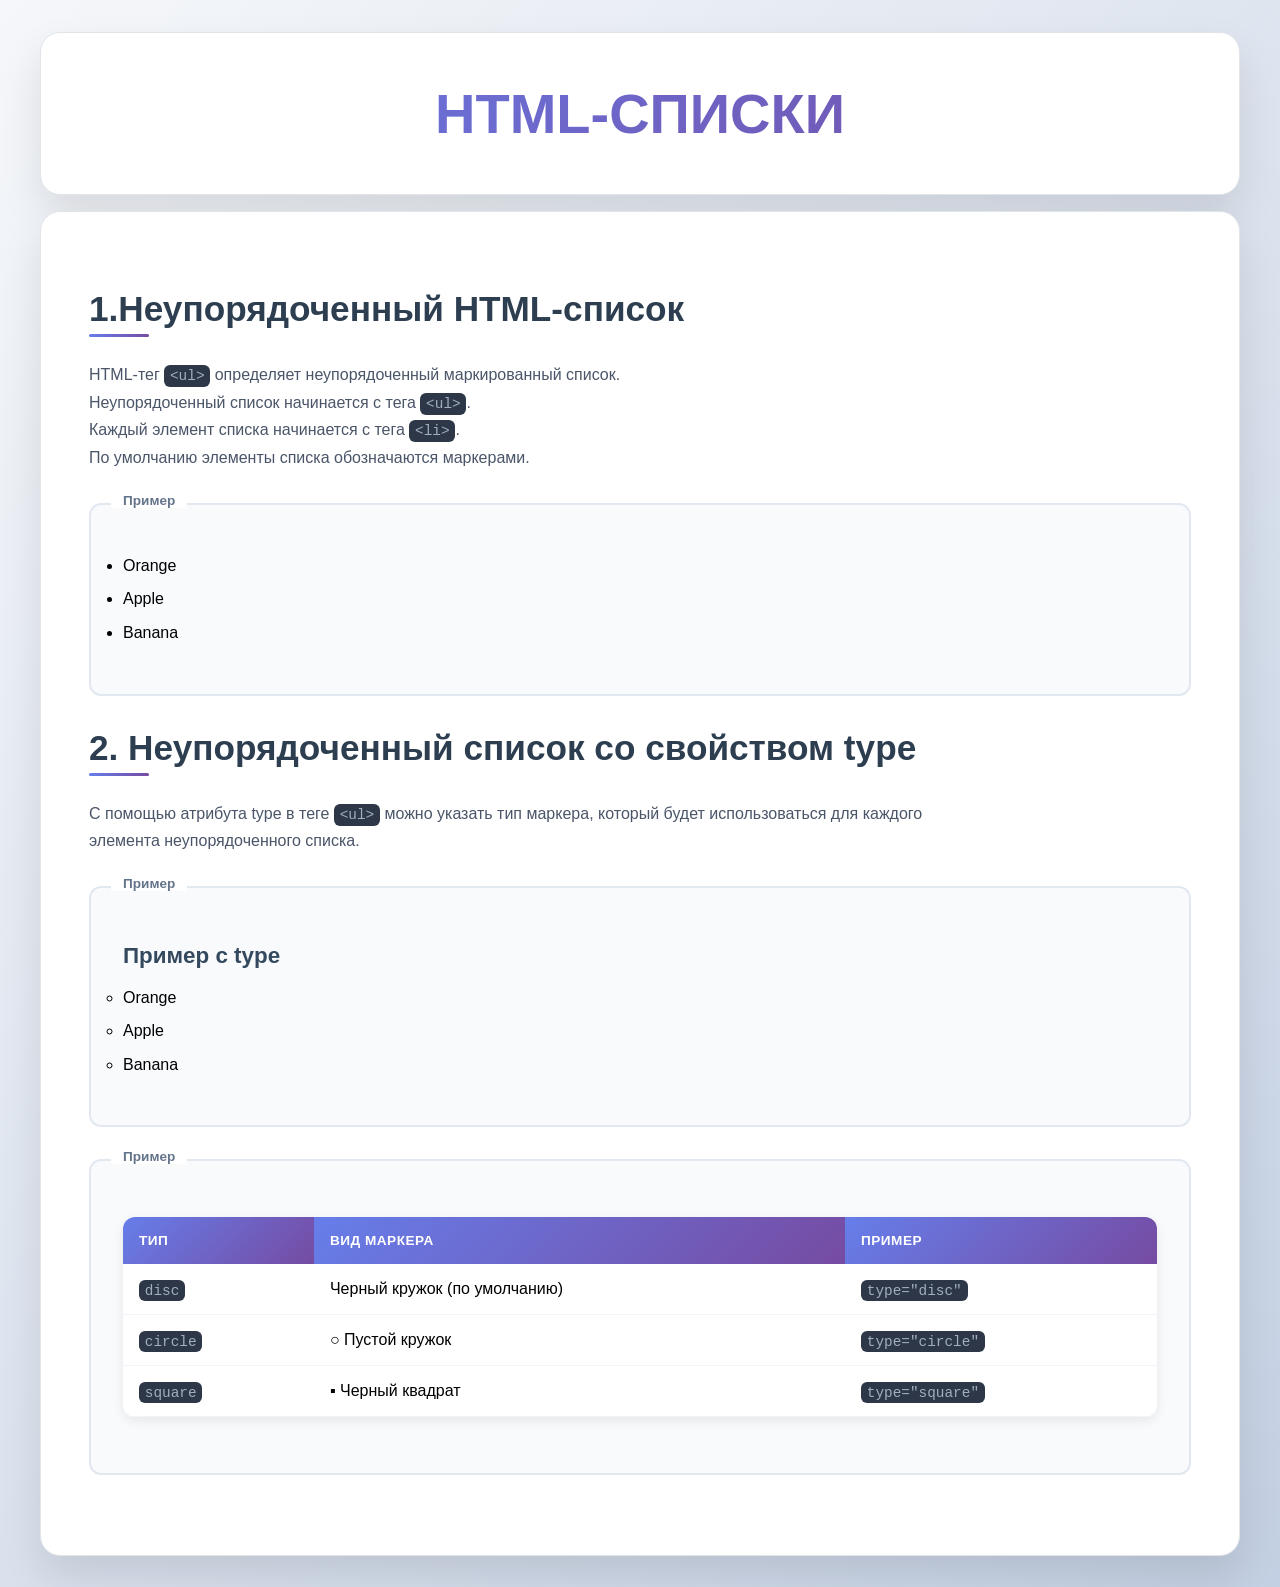
==== index.html @ 48f696df "Update and rename lists-ul-ol.html to index.html" ====
<!-- HTML--Списки используются для упорядочивания информации. Существуют три различных типа HTML-списков  -->

<!-- 
F12          — открыть/закрыть DevTools
Ctrl+Shift+C — выбрать элемент (инспектор)
Ctrl+Shift+R — принудительная перезагрузка (игнорирует кэш)
F5           — обновить с кэшем
Ctrl+L       — очистить адресную строку 
-->



<!DOCTYPE html>
<html lang="en">

<head>
    <meta charset="UTF-8">
    <meta name="viewport" content="width=device-width, initial-scale=1.0">
    <link rel="stylesheet" href="/style.css">
    <title>lists-ul-ol</title>
</head>

<body>
    <div class="container">
        <header class="header_hero">
            <h1>HTML-СПИСКИ</h1>
        </header>


        <main class="main-content"> <!-- ГЛАВНЫЙ КОНТЕЙНЕР ДЛЯ САЙТА -->
            <div class="content-wrapper"> <!-- ← div для стилей (ширина, отступы) -->

                <section>
                    <h2>1.Неупорядоченный HTML-список</h2>
                    <p>
                        HTML-тег <code>&lt;ul&gt;</code> определяет неупорядоченный маркированный список. <br>
                        Неупорядоченный
                        список начинается с тега <code>&lt;ul&gt;</code>. <br> Каждый элемент списка начинается с тега
                        <code>&lt;li&gt;</code>. <br>По умолчанию элементы списка обозначаются маркерами.
                        <!-- Маленькими черными кружочками -->
                        <!-- <code>&lt;ul&gt;</code> Таким оброзом просто экранировал тег <ul> -->
                    </p>
                    <!-- Поместим список в семантический тек <section></secrion> -->

                    <!-- <h3> Неупорядоченный список</h3> -->
                    <div class="demo">
                        <ul>
                            <li>Orange</li>
                            <li>Apple</li>
                            <li>Banana</li>
                        </ul>
                    </div>
                </section>

                <section>
                    <h2>2. Неупорядоченный список со свойством type</h2>
                    <p>
                        С помощью атрибута type в теге <code>&lt;ul&gt;</code> можно указать тип маркера, который будет
                        использоваться для каждого <br>
                        элемента неупорядоченного списка.
                        <!-- Ппмер создания неупорядоченного списка с разными типами маркеров -->
                    </p>

                    <div class="demo">
                        <h3>Пример с type</h3>
                        <ul type="circle"> <!-- circle = пустой кружок  -->
                            <li>Orange</li>
                            <li>Apple</li>
                            <li>Banana</li>
                        </ul>
                    </div>

                    <!-- Таблица для примера как создать разные маркеры -->
                    <div class="demo">
                        <table>
                            <thead>
                                <tr>
                                    <th>Тип</th>
                                    <th>Вид маркера</th>
                                    <th>Пример</th>
                                </tr>
                            </thead>
                            <tbody>
                                <tr>
                                    <td><code>disc</code></td>
                                    <td>Черный кружок (по умолчанию)</td>
                                    <td><code>type="disc"</code></td>
                                </tr>
                                <tr>
                                    <td><code>circle</code></td>
                                    <td>○ Пустой кружок</td>
                                    <td><code>type="circle"</code></td>
                                </tr>
                                <tr>
                                    <td><code>square</code></td>
                                    <td>▪ Черный квадрат</td>
                                    <td><code>type="square"</code></td>
                                </tr>
                            </tbody>
                        </table>
                    </div>
                </section>
            </div>



        </main>
    </div>
    <!--     <dl>
        <dt>Heading One</dt>
        <dd>Lorem ipsum dolor sit amet, consectetur adipiscing elit. Vivamus porta nunc sem, non tincidunt
            quam accumsan eget. Integer non cursus est. Cras eu ex odio. Suspendisse euismod laoreet
            porttitor. Pellentesque ac sem nec dolor ullamcorper gravida.</dd>
        <dt>Heading Two</dt>
        <dd>Lorem ipsum dolor sit amet, consectetur adipiscing elit. Vivamus porta nunc sem, non tincidunt
            quam accumsan eget. Integer non cursus est. Cras eu ex odio. Suspendisse euismod laoreet
            porttitor. Pellentesque ac sem nec dolor ullamcorper gravida.</dd>
        <dt>Heading Three</dt>
        <dd>Lorem ipsum dolor sit amet, consectetur adipiscing elit. Vivamus porta nunc sem, non tincidunt
            quam accumsan eget. Integer non cursus est. Cras eu ex odio. Suspendisse euismod laoreet
            porttitor. Pellentesque ac sem nec dolor ullamcorper gravida.
        <dd>
    </dl> -->
</body>

</html>
---- style.css ----
/* Основа страницы (фундамент дома) */
body {
    /* ❌ Убираем белые поля по краям браузера */
    margin: 0;
    /* ⬆️⬇️ Отступы сверху и снизу = 32px */
    padding: 2rem 0;
    /* 🌈 Красивый фон от серого к синему */
    background: linear-gradient(135deg, #f5f7fa 0%, #c3cfe2 100%);
    /* 🌈 Красивый фон от серого к синему */
    font-family: -apple-system, BlinkMacSystemFont, 'Segoe UI', Roboto, sans-serif;
}


/* Заголовок H1 в шапке (радужный текст!) */
.header_hero h1 {
    /* ❌ Убираем отступы сверху/снизу */
    margin: 0;
    /* 📏 Огромный шрифт = 56px */
    font-size: 3.5rem;
    /* 🌈 Градиент синий→фиолетовый */
    background: linear-gradient(135deg, #667eea 0%, #764ba2 100%);
    /* 🎨 Фон только для текста (Webkit) */
    -webkit-background-clip: text;
    /* 🕳️ Прозрачный текст = виден градиент */
    -webkit-text-fill-color: transparent;
    /* 🎨 То же для других браузеров */
    background-clip: text;
}


/* Главная рамка страницы */
.container {
    /* 📏 Максимум 1200px шириной */
    max-width: 1200px;
    /* 📐 Центр экрана (слева+справа равно) */
    margin: 0 auto;
    /* ⬅️➡️ Отступы слева+справа = 32px */
    padding: 0 2rem;
    /* 📏 Минимум на весь экран */
    min-height: 100vh;
}


/* Белая карточка шапки */
.header_hero {
    /* 📐 Текст по центру */
    text-align: center;
    /* ⚪ Белый фон */
    background: white;
    /* 🧱 Отступы внутри = 48px */
    padding: 3rem;
    /* 📐 Отступ снизу */
    margin-bottom: 1rem;
    /* 🔄 Скруглённые углы */
    border-radius: 20px;
    /* 🌑 Мягкая тень */
    box-shadow: 0 20px 40px rgba(0, 0, 0, 0.1);
    /* 📏 Тонкая серая рамка */
    border: 1px solid #e1e5e9;
}

/* .main-content {
    max-width: 1200px;
    margin: 0 auto;
    padding: 2rem;
    background: linear-gradient(135deg, #f5f7fa 0%, #c3cfe2 100%);
    min-height: 100vh;
} */


/*  Белая карточка контента */
.content-wrapper {
    /* ⚪ Белый фон */
    background: white;
    /* 🧱 Отступы 48px */
    padding: 3rem;
    /* 🔄 Скругления */
    border-radius: 20px;
    /* 🌑 Тень */
    box-shadow: 0 20px 40px rgba(0, 0, 0, 0.1);
    /* 📏 Рамка */
    border: 1px solid #e1e5e9;
}



/* Большие заголовки*/
h2 {
    /* 🖤 Тёмно-синий */
    color: #2c3e50;
    /* 📏 35px */
    font-size: 2.2rem;
    /* 📐 Отступ снизу */
    margin-bottom: 1.5rem;
    /* 🎯 База для ::after */
    position: relative;
    /* 🧱 Место для полоски */
    padding-bottom: 0.5rem;
}


/* Волшебная полоска ПОД заголовком */
h2::after {
    /* 🎭 Создаёт НЕВИДИМЫЙ блок ПОСЛЕ h2 */
    /* 📝 Пустой (только стили) */
    content: '';
    /* 📍 Фиксированная позиция */
    position: absolute;
    /* 📐 Внизу h2 */
    bottom: 0;
    /* 📐 Слева */
    left: 0;
    /* 📏 Ширина полоски */
    width: 60px;
    /* 📏 Высота */
    height: 3px;
    /* 🌈 Градиент */
    background: linear-gradient(90deg, #667eea 0%, #764ba2 100%);
    /* 🔄 Скругление концов */
    border-radius: 2px;

    /*  Результат: Цветная полоска под каждым H2! ✨ */
}

h3 {
    color: #34495e;
    font-size: 1.4rem;
    margin-bottom: 1rem;
}

/* Код */
code {
    background: #2d3748;
    /* 🖤 Тёмный фон */
    color: #a0aec0;
    /* ⚪ Светлый текст */
    padding: 0.2em 0.4em;
    /* 🧱 Мини-отступы */
    border-radius: 6px;
    /* 🔄 Скругления */
    font-family: 'Fira Code', monospace;
    /* ⌨️ Шрифт кодера */
    font-size: 0.9em;
    /* 📏 Чуть меньше */
}


/* Демонстрации */
.demo {
    background: #f8fafc;
    /* 🌫 Светло-серый */
    border: 2px solid #e2e8f0;
    /* 📏 Рамка */
    border-radius: 12px;
    /* 🔄 Скругления */
    padding: 2rem;
    /* 🧱 Отступы */
    margin: 2rem 0;
    /* 📐 Снаружи */
    position: relative;
    /* 🎯 Для лейбла */
}


.demo::before {
    /* 🎭 НЕВИДИМЫЙ блок ПЕРЕД .demo */
    content: 'Пример';
    /* 📝 Текст */
    position: absolute;
    /* 📍 Фиксировано */
    top: -12px;
    /* 📐 Над рамкой */
    left: 20px;
    /* 📐 Смещение */
    background: white;
    /* ⚪ Фон */
    padding: 0 12px;
    /* 🧱 Отступы */
    font-size: 0.85rem;
    /* 📏 Маленький */
    color: #64748b;
    /* 🖤 Серый */
    font-weight: 600;
    /* ➕ Полужирный */

    /* Результат: Желтая наклейка "Пример" на каждом блоке! 🏷️ */
}


/* Списки */
ul {
    padding-left: 0;
}

li {
    margin-bottom: 0.5rem;
    line-height: 1.6;
}

/* Таблицы */
table {
    width: 100%;
    border-collapse: collapse;
    margin: 1.5rem 0;
    background: white;
    border-radius: 12px;
    overflow: hidden;
    box-shadow: 0 4px 12px rgba(0, 0, 0, 0.08);
}

th {
    background: linear-gradient(135deg, #667eea 0%, #764ba2 100%);
    color: white;
    padding: 1rem;
    text-align: left;
    font-weight: 600;
    text-transform: uppercase;
    font-size: 0.85rem;
    letter-spacing: 0.5px;
}

td {
    padding: 1rem;
    border-bottom: 1px solid #f1f5f9;
}

tr:hover {
    background: #f8fafc;
}

/* Параграфы */
p {
    line-height: 1.7;
    color: #4a5568;
    margin-bottom: 1.5rem;
}

/* Адаптивность */
@media (max-width: 768px) {
    .content-wrapper {
        padding: 1.5rem;
        margin: 1rem;
    }

    h2 {
        font-size: 1.8rem;
    }
}
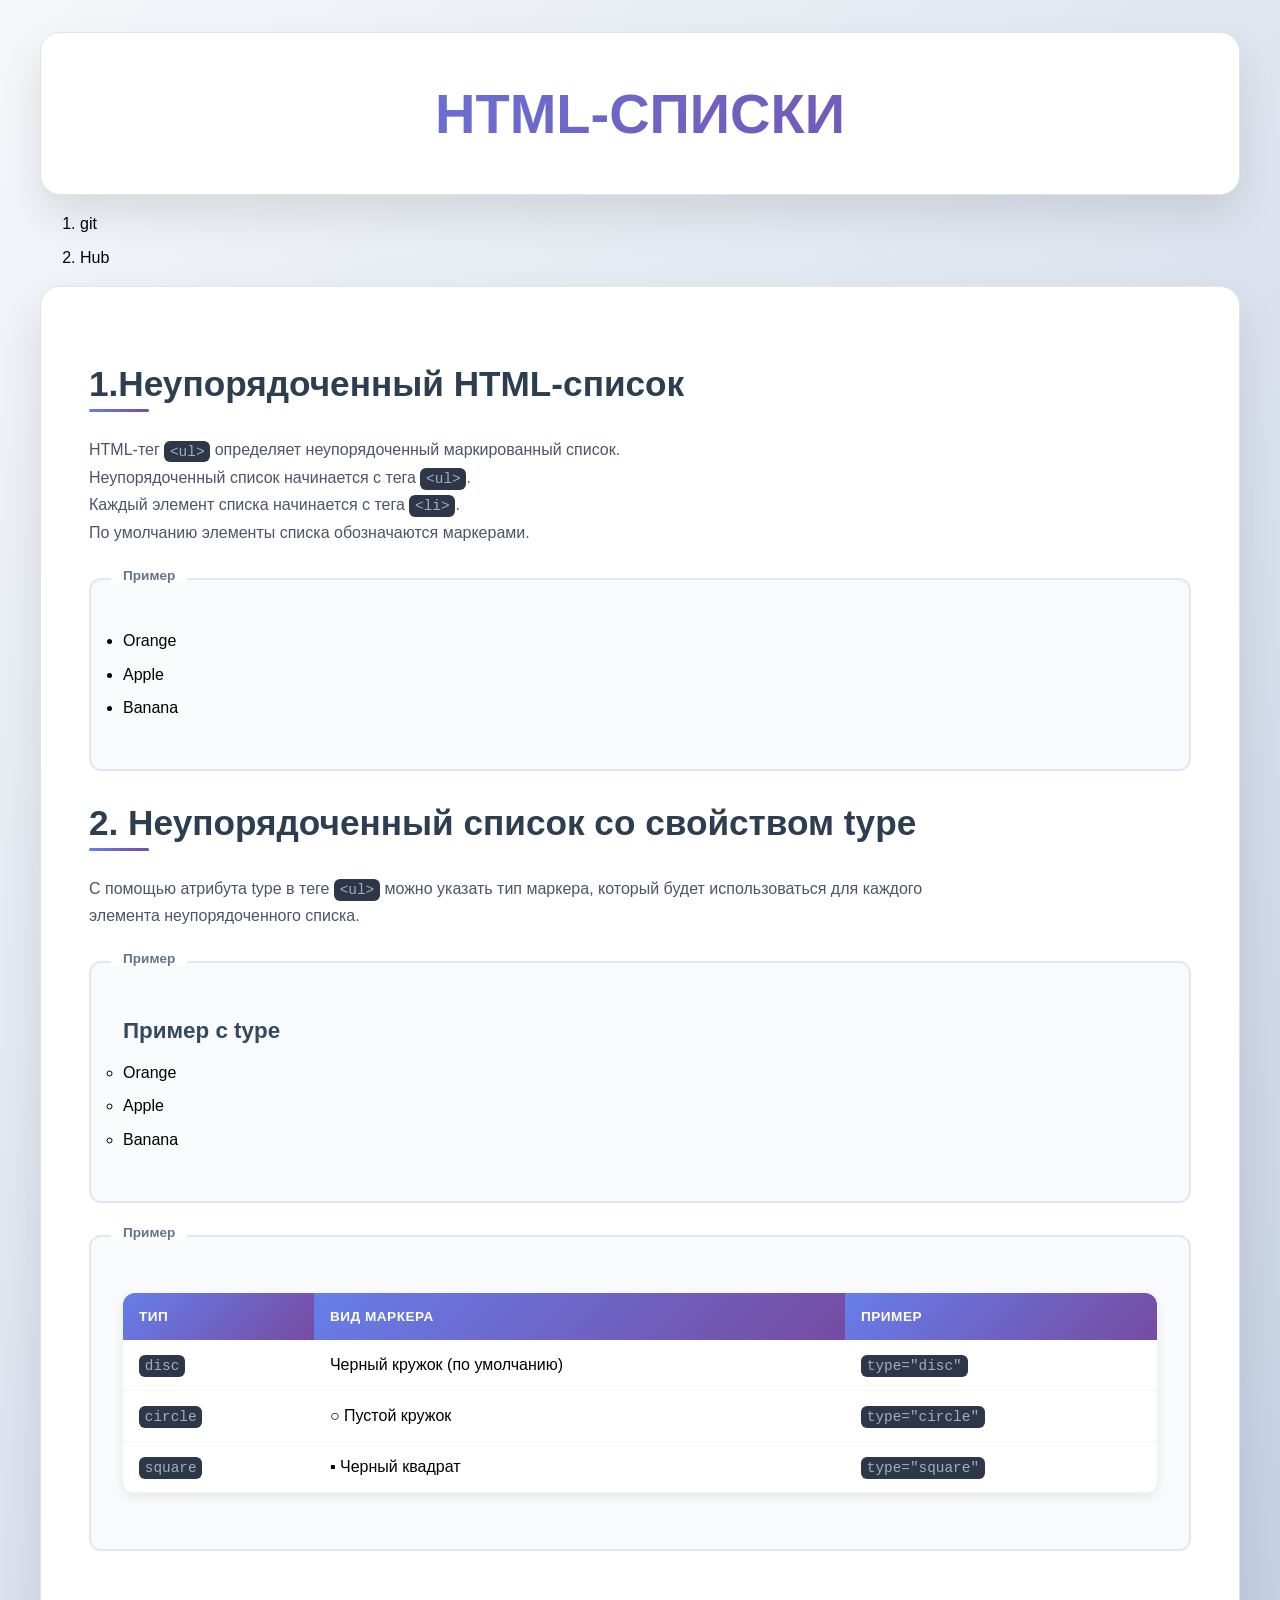
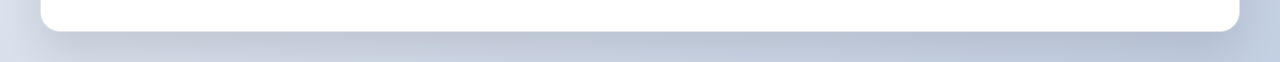
==== commit 91a1c803: "Обновлены HTML списки в index.html" ====
--- a/index.html
+++ b/index.html
@@ -16,7 +16,7 @@
 <head>
     <meta charset="UTF-8">
     <meta name="viewport" content="width=device-width, initial-scale=1.0">
-    <link rel="stylesheet" href="/style.css">
+    <link rel="stylesheet" href="style.css">
     <title>lists-ul-ol</title>
 </head>
 
@@ -25,8 +25,11 @@
         <header class="header_hero">
             <h1>HTML-СПИСКИ</h1>
         </header>
-
-
+        <!-- Добавим список  -->
+        <ol>
+            <li>git</li>
+            <li>Hub</li>
+        </ol>
         <main class="main-content"> <!-- ГЛАВНЫЙ КОНТЕЙНЕР ДЛЯ САЙТА -->
             <div class="content-wrapper"> <!-- ← div для стилей (ширина, отступы) -->
 
@@ -123,4 +126,4 @@
     </dl> -->
 </body>
 
-</html>
+</html>
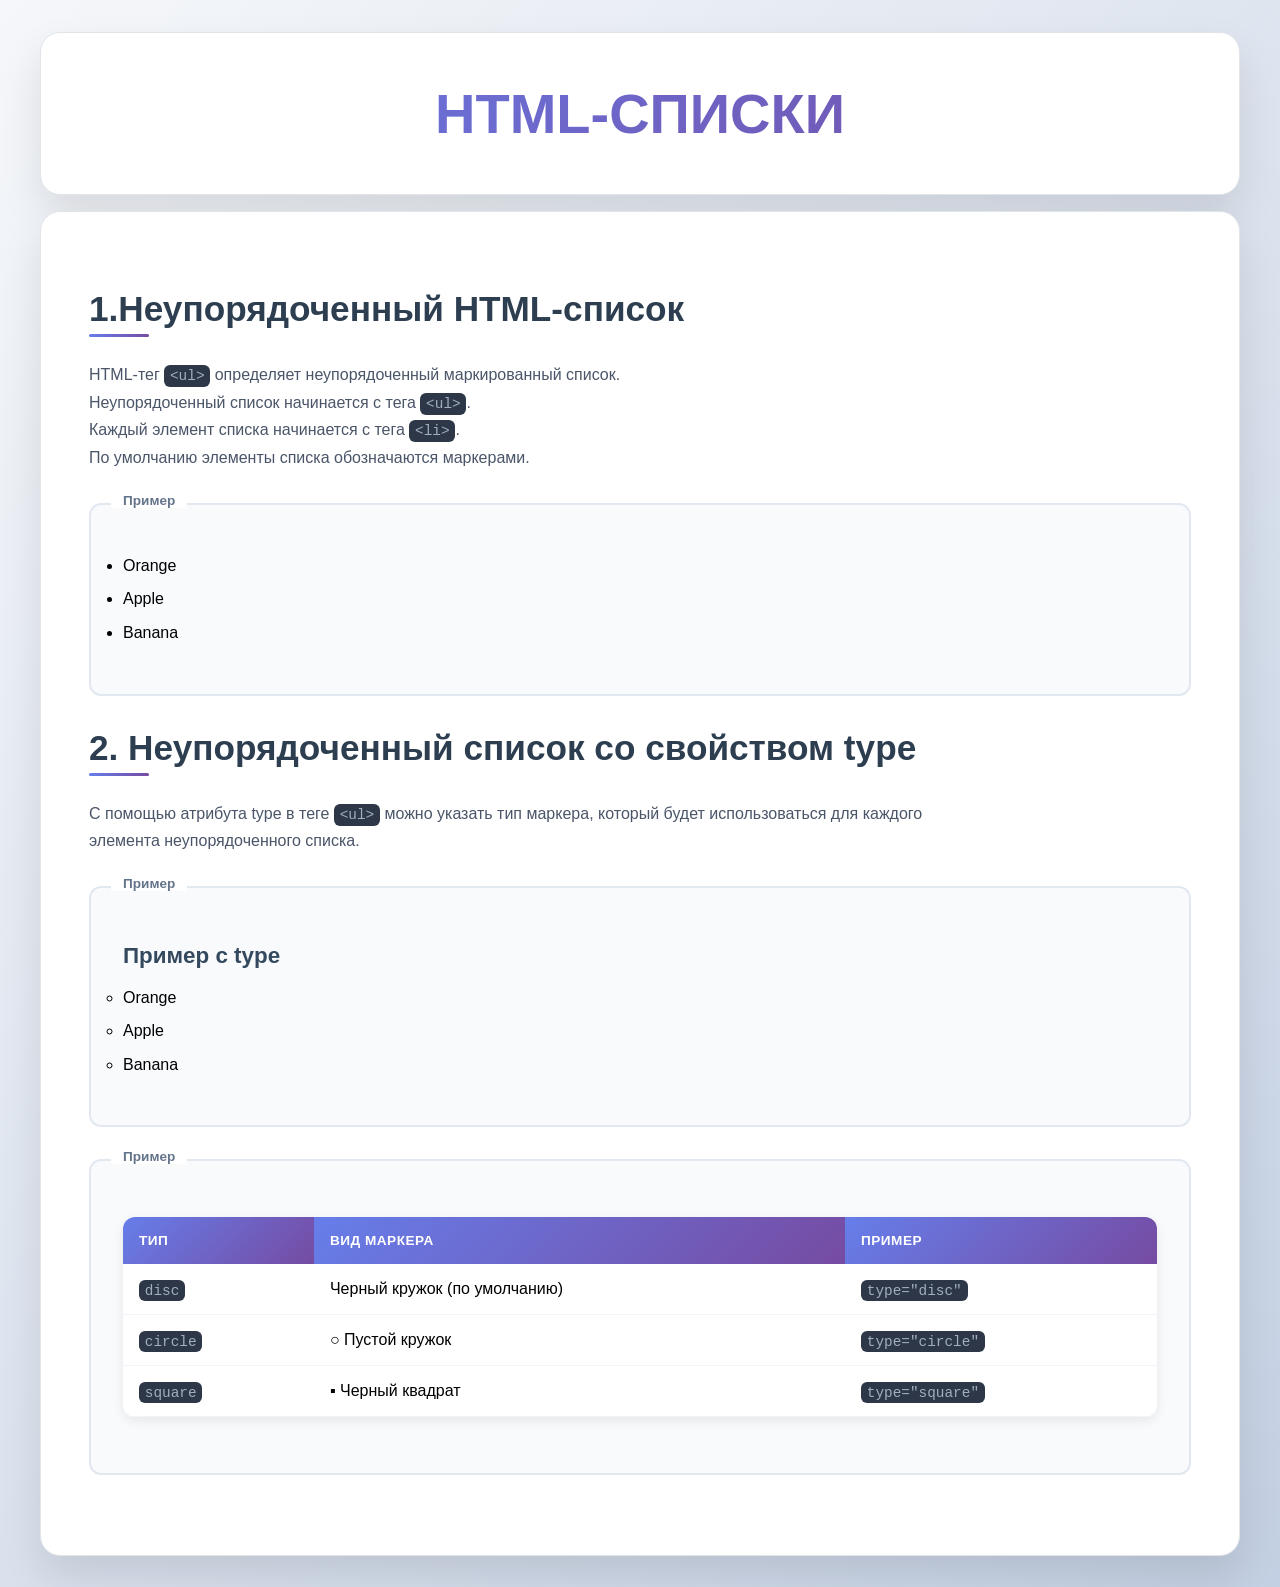
==== commit 5bb8ebc2: "Привет АНВАР" ====
--- a/index.html
+++ b/index.html
@@ -25,11 +25,7 @@
         <header class="header_hero">
             <h1>HTML-СПИСКИ</h1>
         </header>
-        <!-- Добавим список  -->
-        <ol>
-            <li>git</li>
-            <li>Hub</li>
-        </ol>
+
         <main class="main-content"> <!-- ГЛАВНЫЙ КОНТЕЙНЕР ДЛЯ САЙТА -->
             <div class="content-wrapper"> <!-- ← div для стилей (ширина, отступы) -->
 
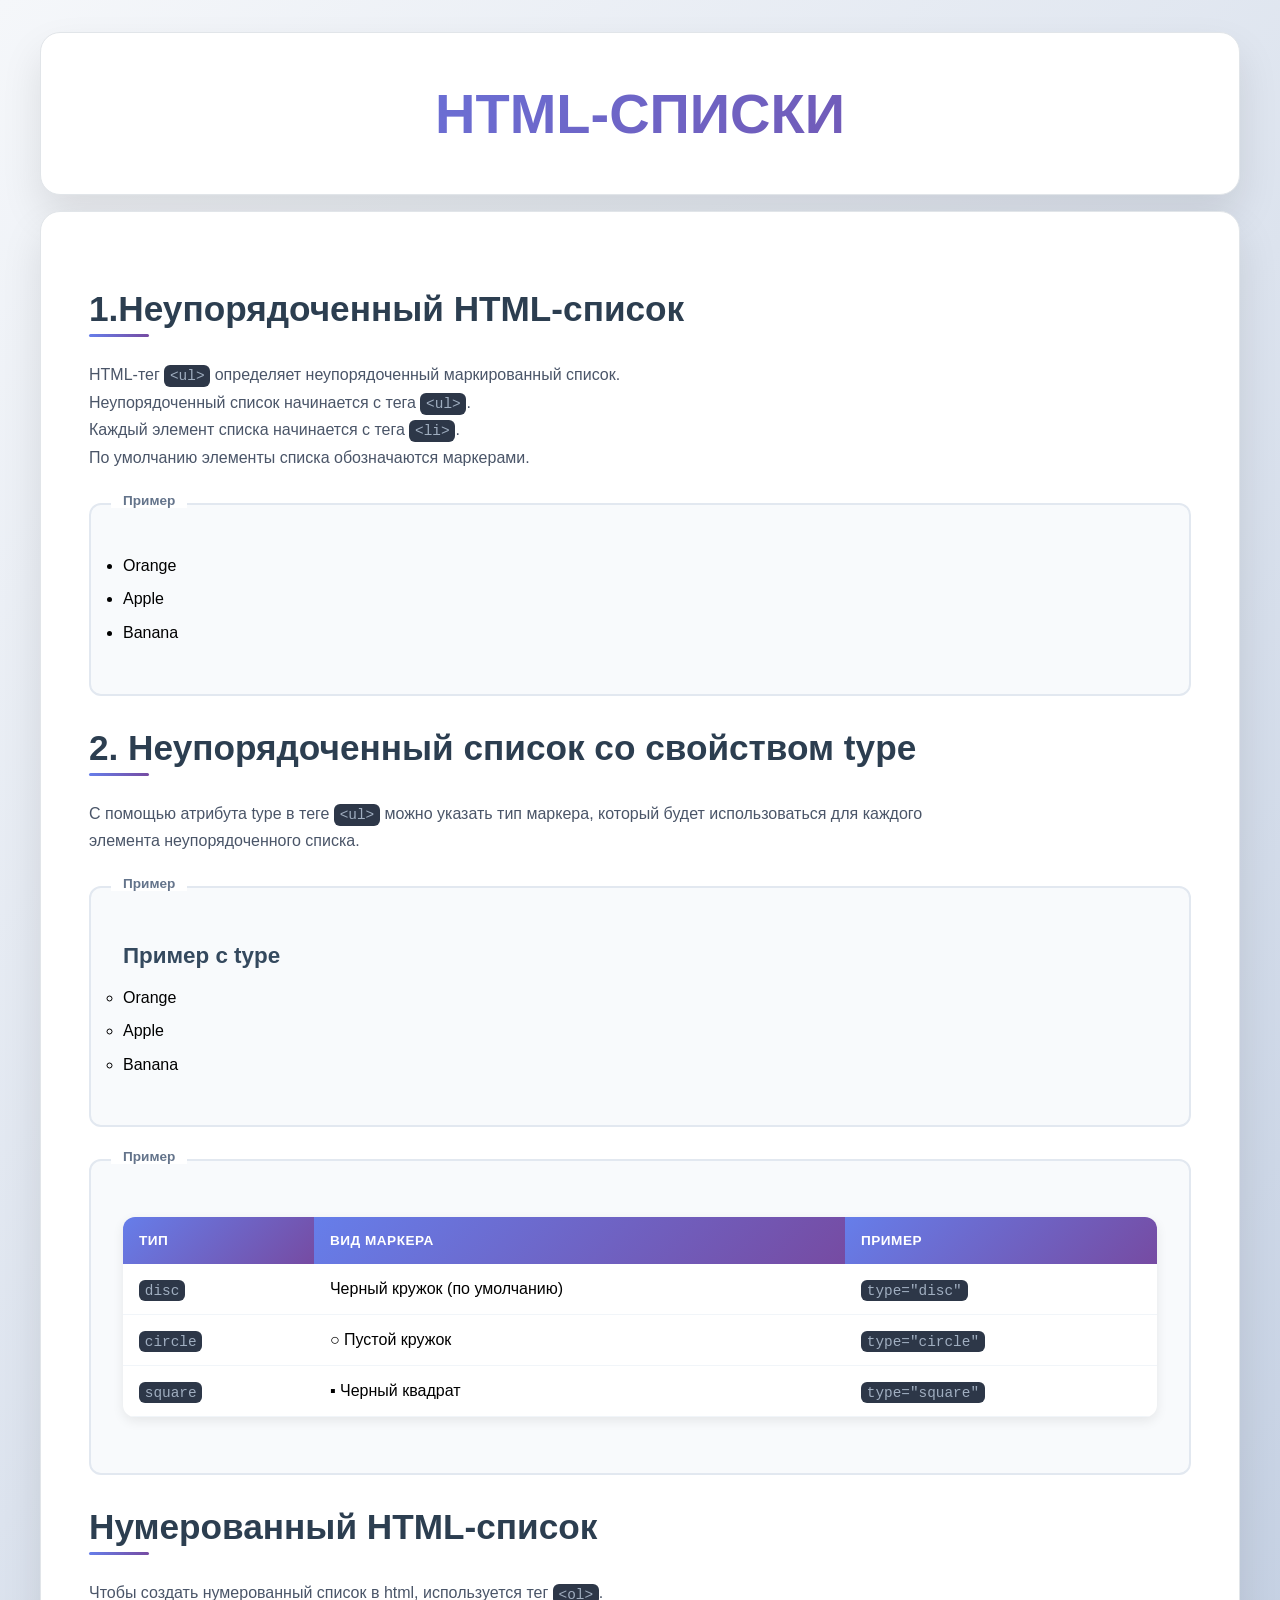
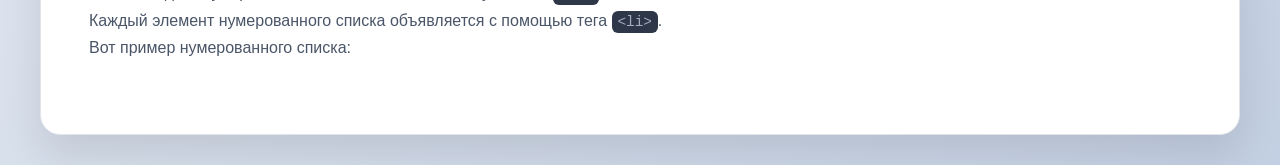
==== commit 6aaf4558: "Привет АНВАР" ====
--- a/index.html
+++ b/index.html
@@ -97,7 +97,23 @@
                                 </tr>
                             </tbody>
                         </table>
+
+
                     </div>
+
+                </section>
+
+                <!-- Новая часть кода, тут уже будет идти речь о НУМЕРОВАННЫХ СПМСКАХ  -->
+                <section>
+                    <h2>Нумерованный HTML-список</h2>
+
+                    <p>
+                        Чтобы создать нумерованный список в html, используется тег <code>&lt;ol&gt;</code>. <br> Каждый
+                        элемент нумерованного списка объявляется с помощью тега <code>&lt;li&gt;</code>. <br> Вот пример
+                        нумерованного списка:
+                    </p>
+
+
                 </section>
             </div>
 
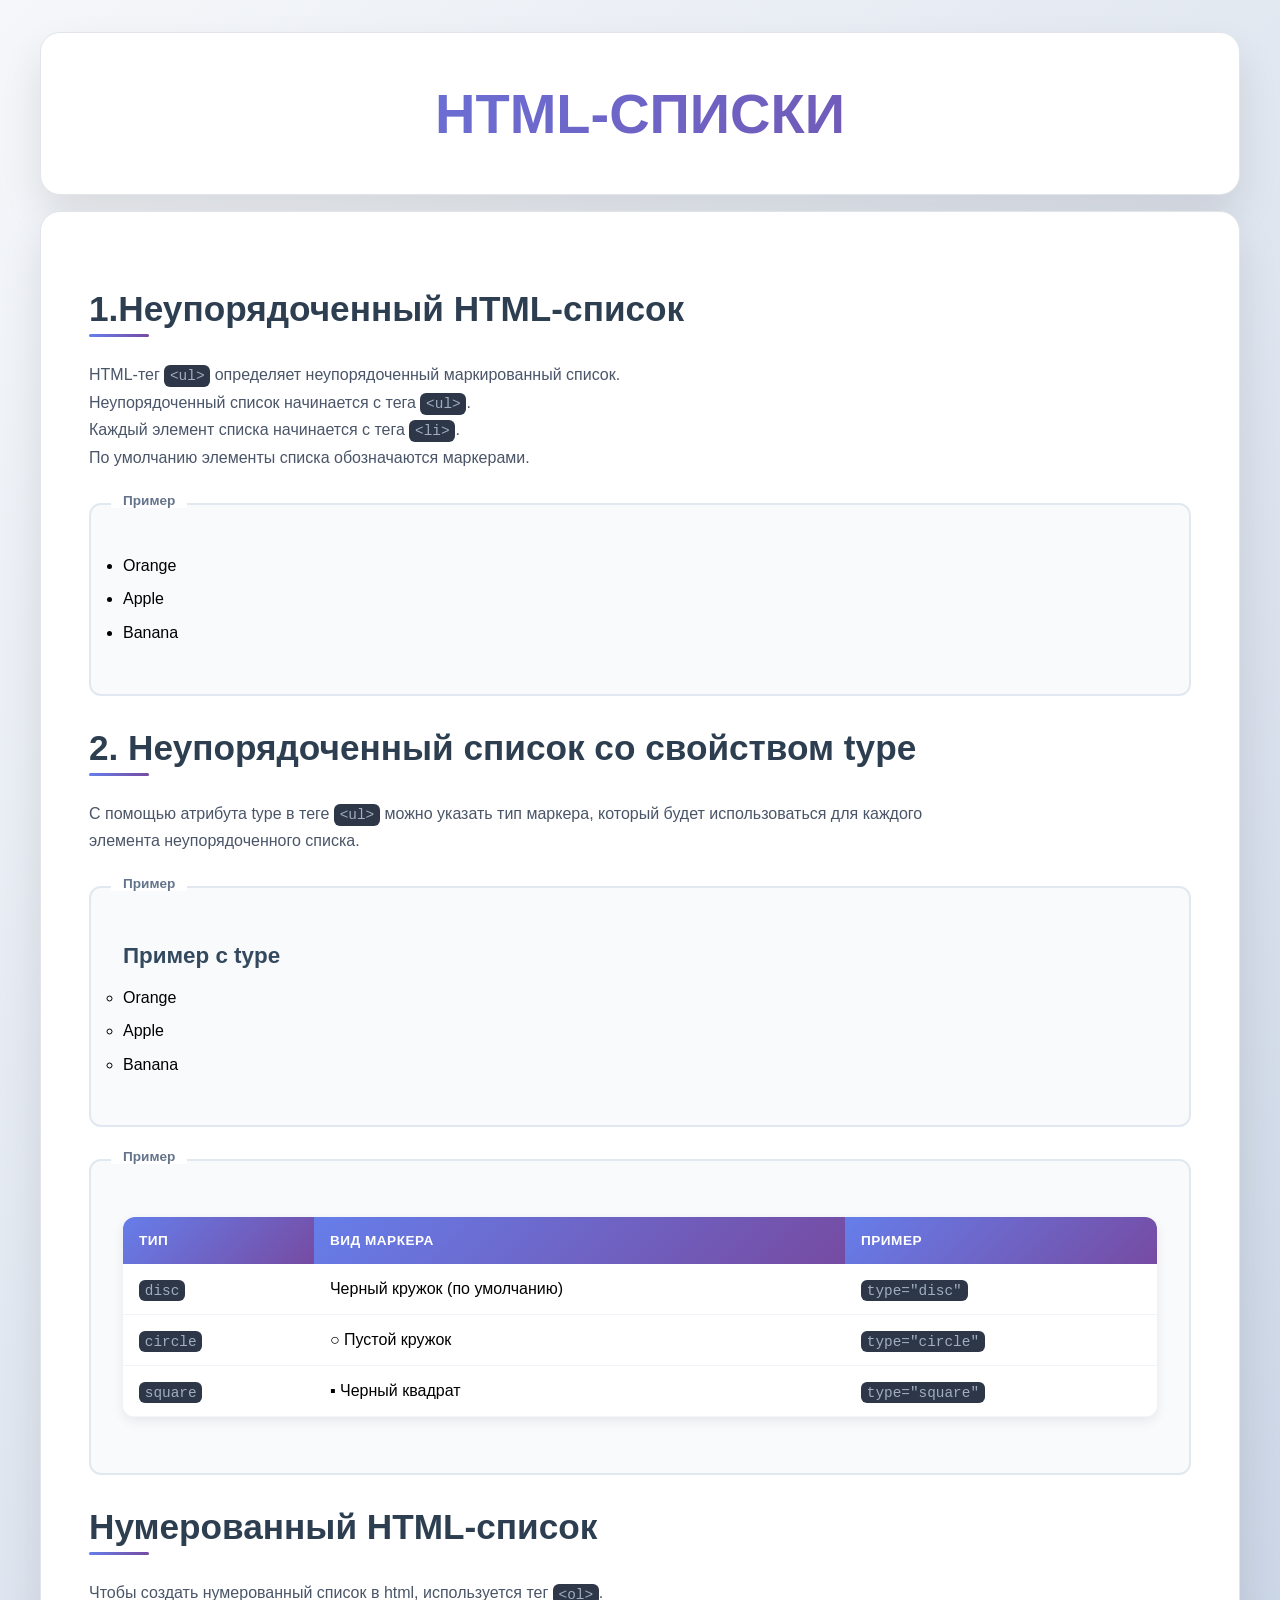
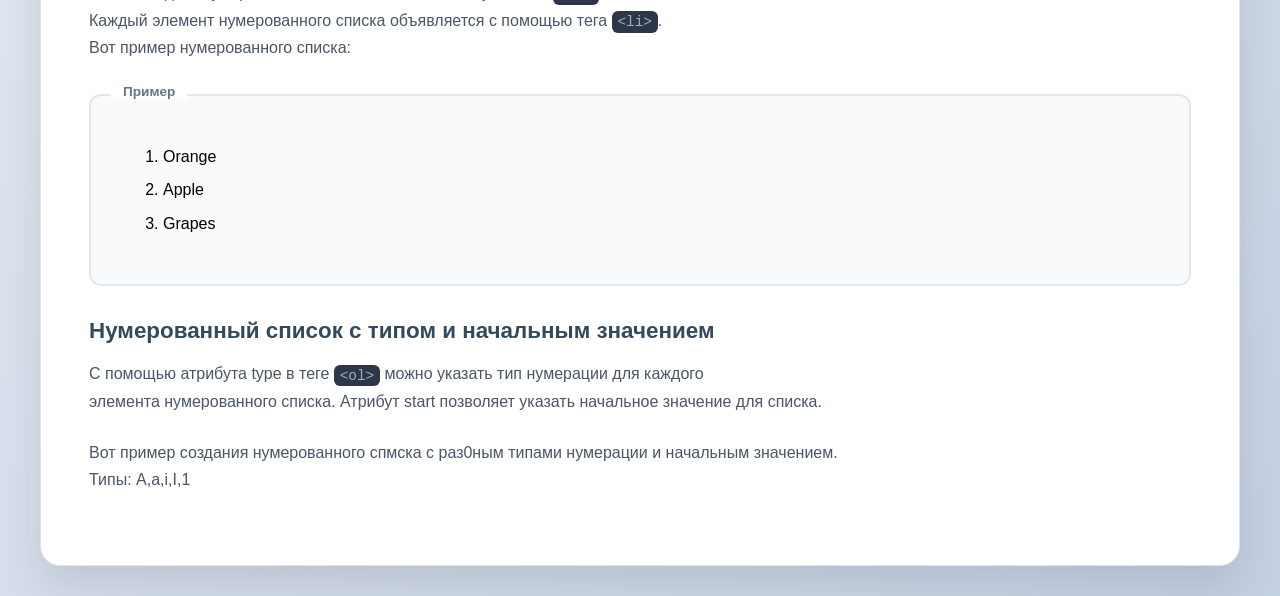
==== commit a093aec0: "Добавлен код на тему нумерованный список" ====
--- a/index.html
+++ b/index.html
@@ -113,6 +113,26 @@
                         нумерованного списка:
                     </p>
 
+                    <div class="demo">
+                        <ol>
+                            <li>Orange</li>
+                            <li>Apple</li>
+                            <li>Grapes</li>
+                        </ol>
+                    </div>
+
+                    <h3>Нумерованный список с типом и начальным значением</h3>
+
+                    <p>
+                        С помощью атрибута type в теге <code>&lt;ol&gt;</code> можно указать тип нумерации для каждого
+                        <br> элемента нумерованного списка. Атрибут start позволяет указать начальное значение для
+                        списка. <br>
+                    </p>
+
+                    <p>
+                        Вот пример создания нумерованного спмска с раз0ным типами нумерации и начальным значением. <br>
+                        <span> Типы: A,a,i,I,1</span>
+                    </p>
 
                 </section>
             </div>
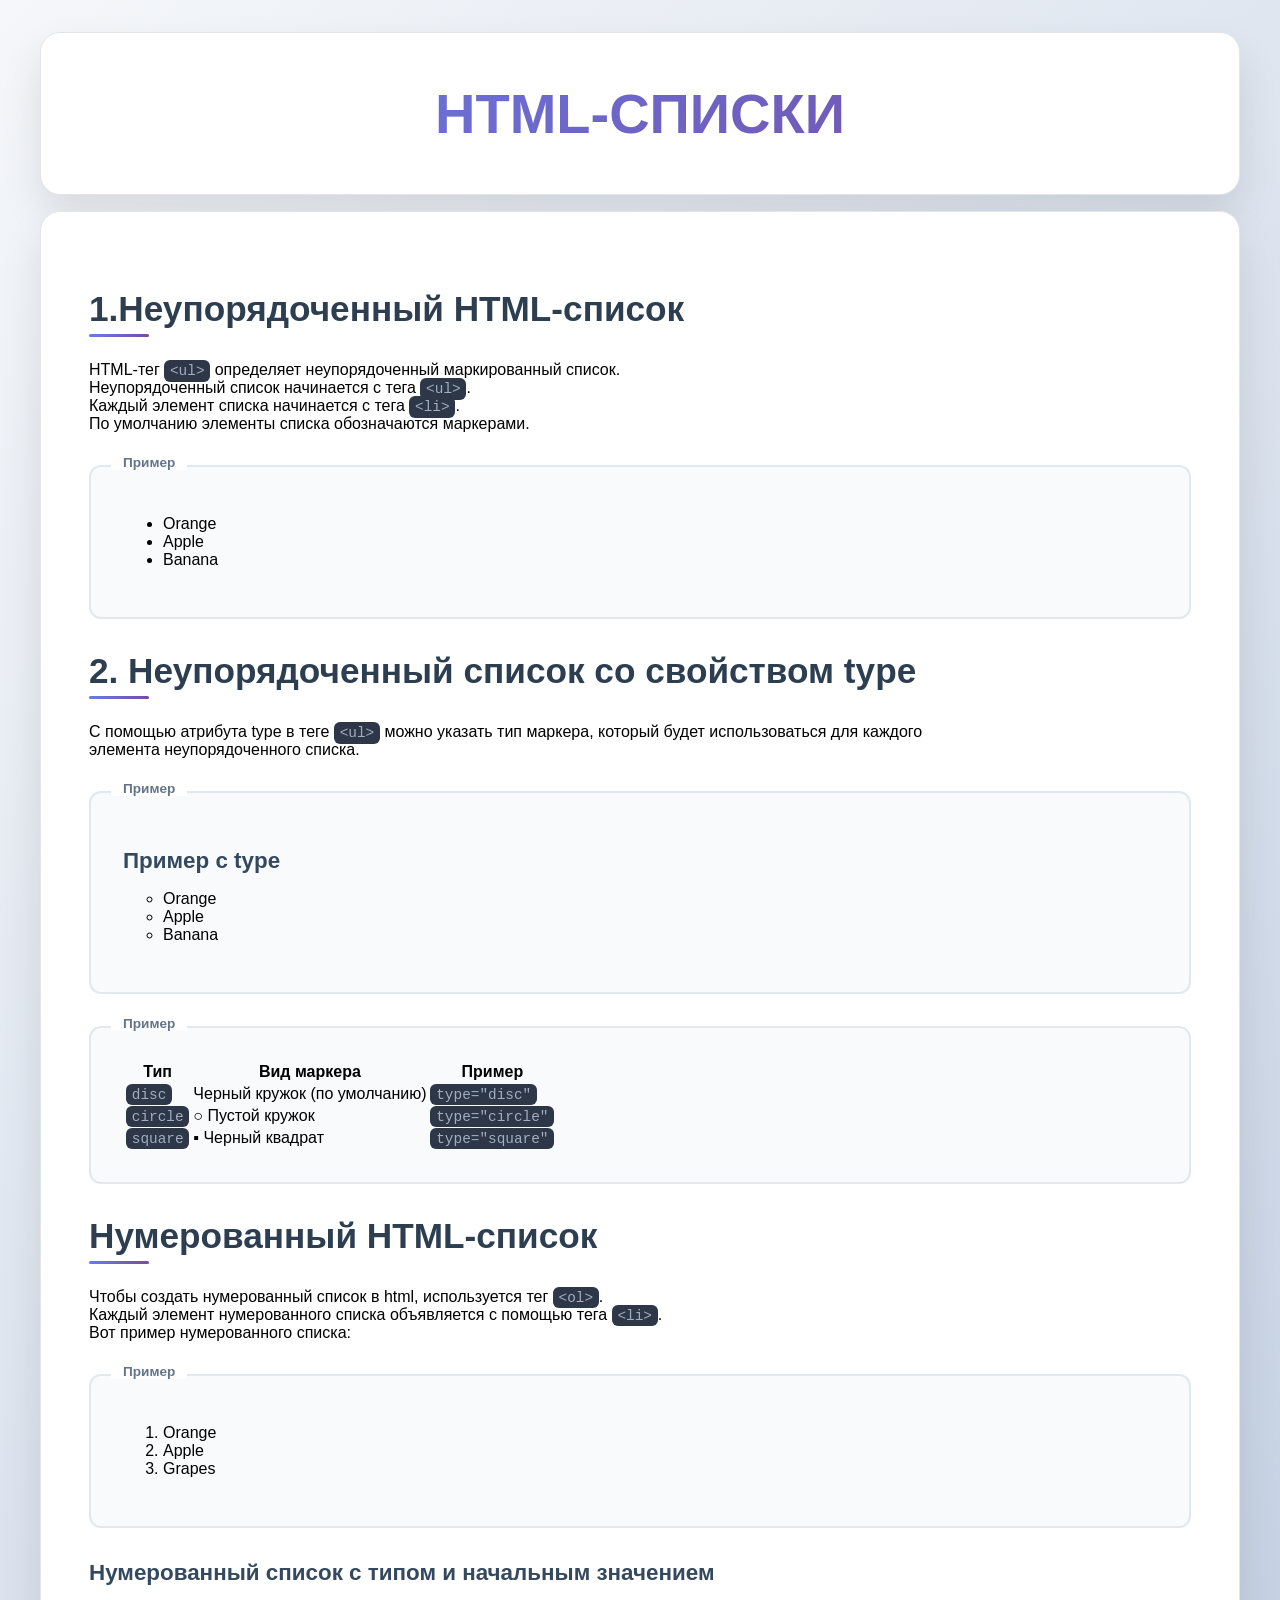
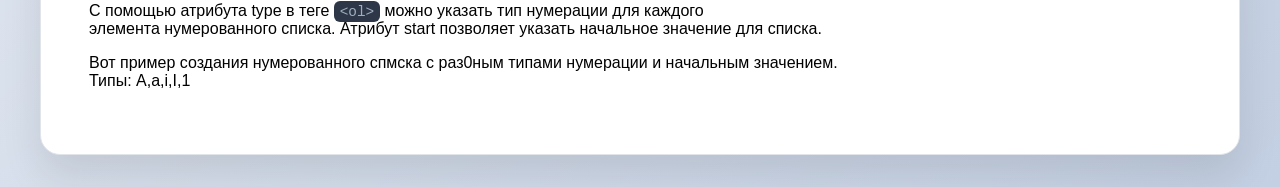
==== commit 8f2db539: "Изменил css" ====
--- a/index.html
+++ b/index.html
@@ -129,9 +129,9 @@
                         списка. <br>
                     </p>
 
-                    <p>
+                    <p class="text_tips">
                         Вот пример создания нумерованного спмска с раз0ным типами нумерации и начальным значением. <br>
-                        <span> Типы: A,a,i,I,1</span>
+                        <span class="tips"> Типы: A,a,i,I,1</span>
                     </p>
 
                 </section>
--- a/style.css
+++ b/style.css
@@ -161,7 +161,6 @@
     /* 🎯 Для лейбла */
 }
 
-
 .demo::before {
     /* 🎭 НЕВИДИМЫЙ блок ПЕРЕД .demo */
     content: 'Пример';
@@ -188,17 +187,17 @@
 
 
 /* Списки */
-ul {
+/* ul {
     padding-left: 0;
 }
 
 li {
     margin-bottom: 0.5rem;
     line-height: 1.6;
-}
+} */
 
 /* Таблицы */
-table {
+/* table {
     width: 100%;
     border-collapse: collapse;
     margin: 1.5rem 0;
@@ -226,17 +225,33 @@
 
 tr:hover {
     background: #f8fafc;
-}
+} */
+
+
 
 /* Параграфы */
-p {
+/* p {
     line-height: 1.7;
     color: #4a5568;
     margin-bottom: 1.5rem;
-}
+} */
+
+/* ✅ Исправил селектор для советов */
+/* p.text_tips .tips {
+    display: inline-block;
+    text-align: left;
+    color: #ff0000;
+    font-style: italic;
+    background: yellow;
+    padding: 2px 5px;
+    border-radius: 4px;
+    /* ✅ Скругления */
+/* }  */
+
+
 
 /* Адаптивность */
-@media (max-width: 768px) {
+/* @media (max-width: 768px) {
     .content-wrapper {
         padding: 1.5rem;
         margin: 1rem;
@@ -245,4 +260,4 @@
     h2 {
         font-size: 1.8rem;
     }
-}+} */
